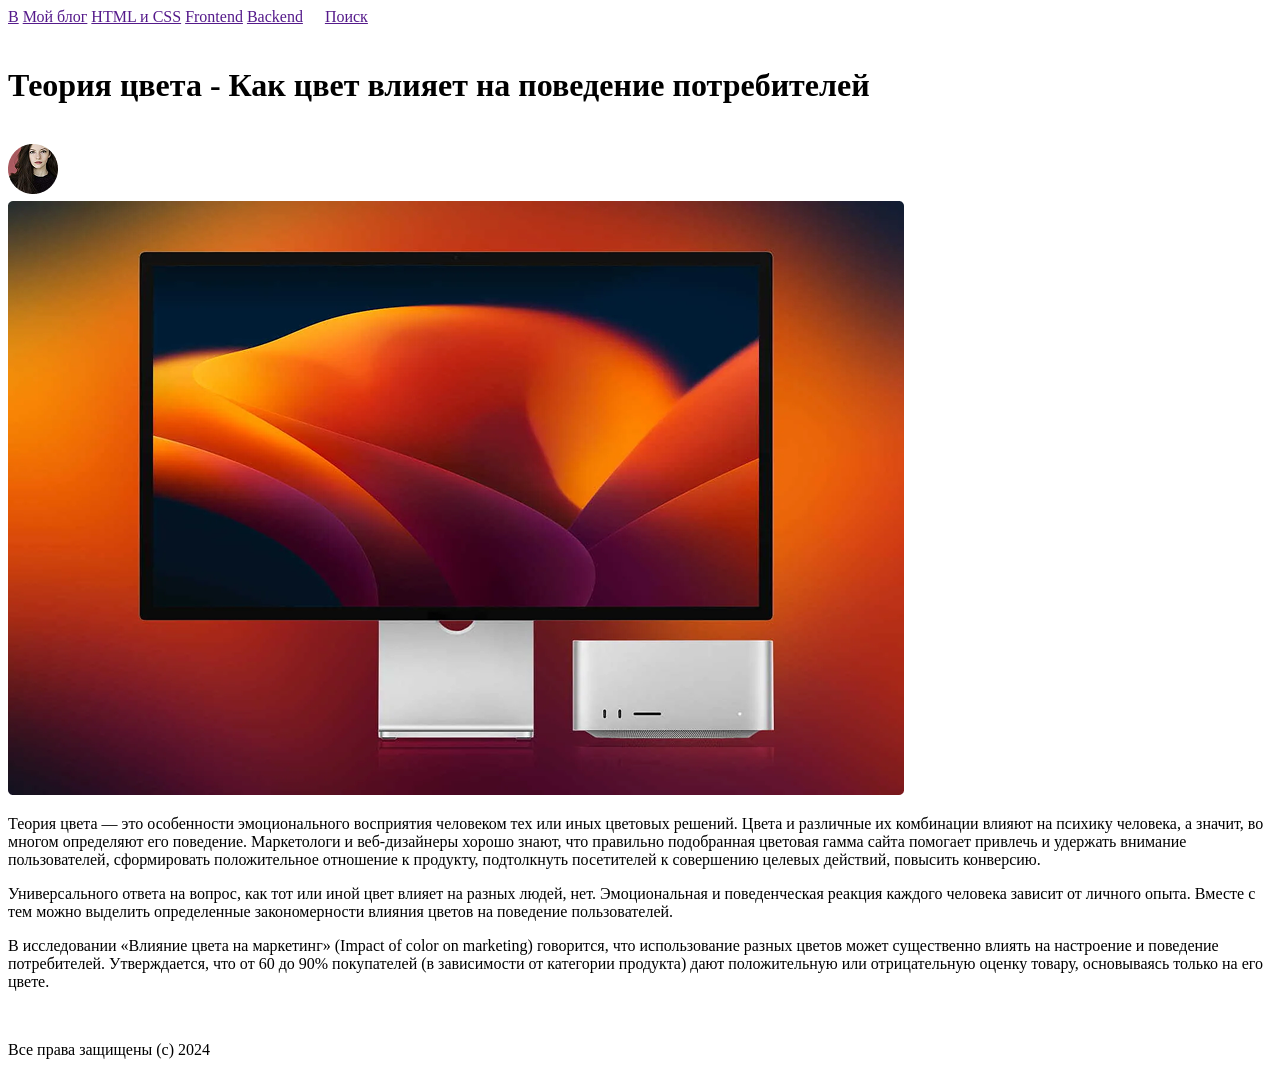
==== index.html @ 74cf76ec "Выполнение 1-го ДЗ HTML и CSS Blog" ====
<!DOCTYPE html>
<html lang="en">

<head>
    <meta charset="UTF-8">
    <meta name="viewport" content="width=device-width, initial-scale=1.0">
    <title>Домашнее задание HTML и CSS Blog</title>
</head>

<body>
    <a href="">В</a>
    <a href="">Мой блог</a>
    <a href="">HTML и CSS</a>
    <a href="">Frontend</a>
    <a href="">Backend</a>
    <img src="./images/search.png" alt="Значок поиск">
    <a href="">Поиск</a>
    <br />
    <img src="./images/Frame 2.png" alt="FRONTEND 12 мая 2024">
    <br />
    <h1>Теория цвета - Как цвет влияет на поведение потребителей</h1>
    <br />
    <img src="./images/Group 7.png" alt="Фото автора Наталья Васильева разработчик">
    <br />
    <img src="./images/Rectangle 181.png" alt="Картинка монитора Apple и Mac mini">
    <br />
    <p>Теория цвета — это особенности эмоционального восприятия человеком тех или иных цветовых решений. Цвета и
        различные их
        комбинации влияют на психику человека, а значит, во многом определяют его поведение. Маркетологи и веб-дизайнеры
        хорошо
        знают, что правильно подобранная цветовая гамма сайта помогает привлечь и удержать внимание пользователей,
        сформировать
        положительное отношение к продукту, подтолкнуть посетителей к совершению целевых действий, повысить конверсию.
    </p>
    <p>Универсального ответа на вопрос, как тот или иной цвет влияет на разных людей, нет. Эмоциональная и поведенческая
        реакция каждого человека зависит от личного опыта. Вместе с тем можно выделить определенные закономерности
        влияния
        цветов на поведение пользователей.</p>
    <p>В исследовании «Влияние цвета на маркетинг» (Impact of color on marketing) говорится, что использование разных
        цветов
        может существенно влиять на настроение и поведение потребителей. Утверждается, что от 60 до 90% покупателей (в
        зависимости от категории продукта) дают положительную или отрицательную оценку товару, основываясь только на его
        цвете.</p>
    <br />
    <p>Все права защищены (c) 2024</p>
</body>

</html>
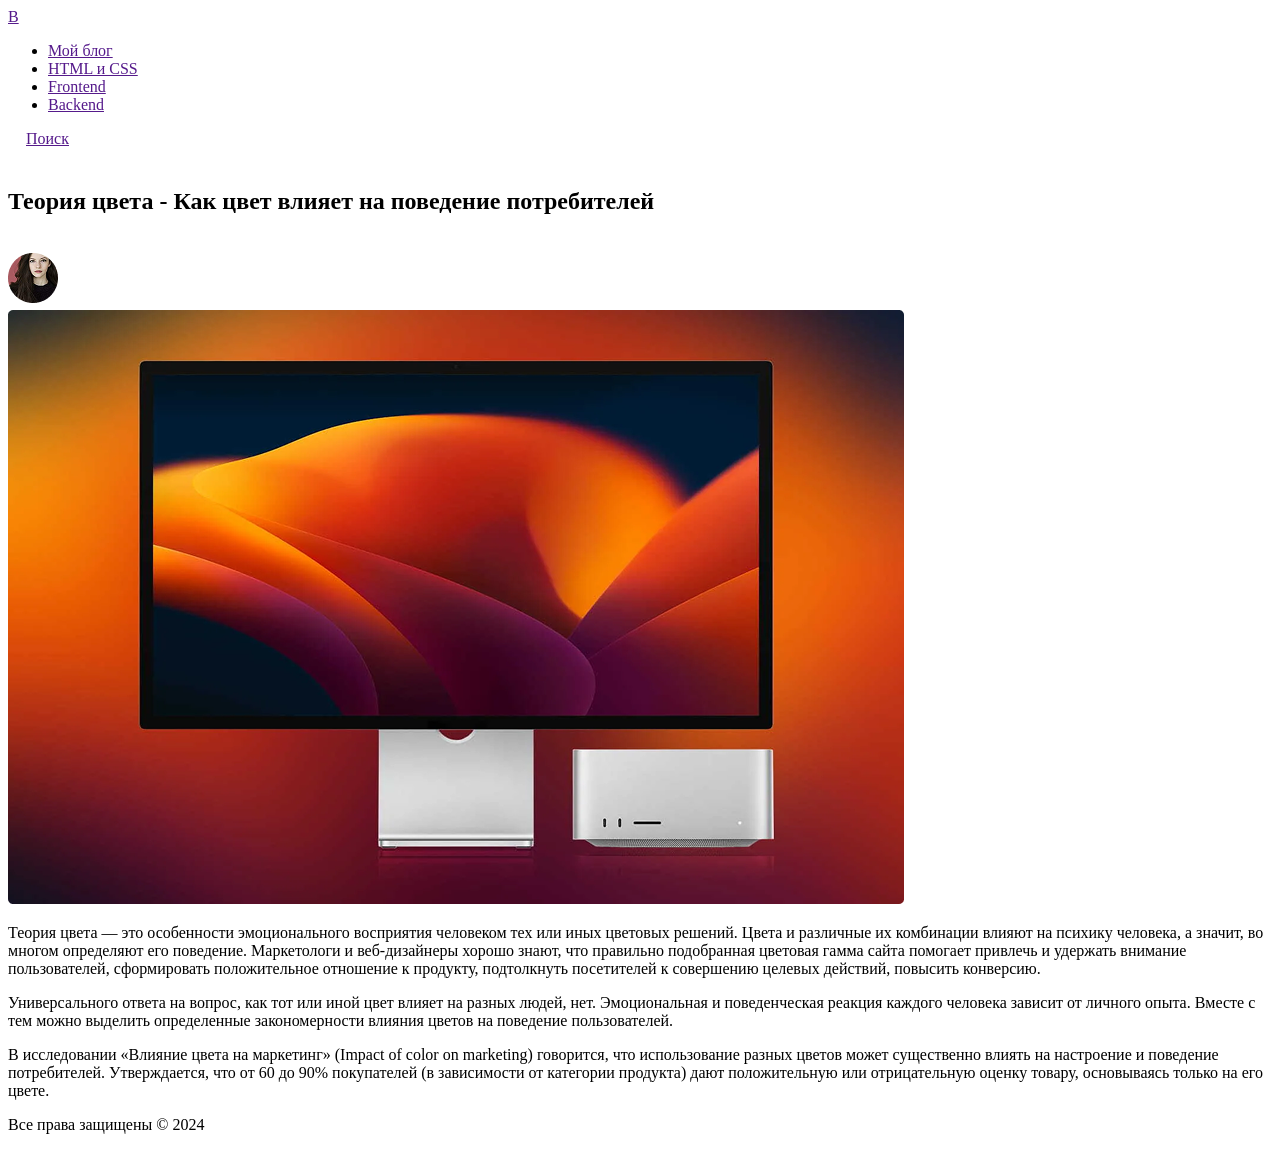
==== commit ad6f4520: "Выполнение 2-го ДЗ HTML и CSS Blog (Добавлена семантика и сущности)" ====
--- a/index.html
+++ b/index.html
@@ -8,41 +8,61 @@
 </head>
 
 <body>
-    <a href="">В</a>
-    <a href="">Мой блог</a>
-    <a href="">HTML и CSS</a>
-    <a href="">Frontend</a>
-    <a href="">Backend</a>
-    <img src="./images/search.png" alt="Значок поиск">
-    <a href="">Поиск</a>
-    <br />
-    <img src="./images/Frame 2.png" alt="FRONTEND 12 мая 2024">
-    <br />
-    <h1>Теория цвета - Как цвет влияет на поведение потребителей</h1>
-    <br />
-    <img src="./images/Group 7.png" alt="Фото автора Наталья Васильева разработчик">
-    <br />
-    <img src="./images/Rectangle 181.png" alt="Картинка монитора Apple и Mac mini">
-    <br />
-    <p>Теория цвета — это особенности эмоционального восприятия человеком тех или иных цветовых решений. Цвета и
-        различные их
-        комбинации влияют на психику человека, а значит, во многом определяют его поведение. Маркетологи и веб-дизайнеры
-        хорошо
-        знают, что правильно подобранная цветовая гамма сайта помогает привлечь и удержать внимание пользователей,
-        сформировать
-        положительное отношение к продукту, подтолкнуть посетителей к совершению целевых действий, повысить конверсию.
-    </p>
-    <p>Универсального ответа на вопрос, как тот или иной цвет влияет на разных людей, нет. Эмоциональная и поведенческая
-        реакция каждого человека зависит от личного опыта. Вместе с тем можно выделить определенные закономерности
-        влияния
-        цветов на поведение пользователей.</p>
-    <p>В исследовании «Влияние цвета на маркетинг» (Impact of color on marketing) говорится, что использование разных
-        цветов
-        может существенно влиять на настроение и поведение потребителей. Утверждается, что от 60 до 90% покупателей (в
-        зависимости от категории продукта) дают положительную или отрицательную оценку товару, основываясь только на его
-        цвете.</p>
-    <br />
-    <p>Все права защищены (c) 2024</p>
+    <header>
+        <a href="">В</a>
+        <nav>
+            <ul>
+                <li><a href="">Мой блог</a></li>
+                <li><a href="">HTML и CSS</a></li>
+                <li><a href="">Frontend</a></li>
+                <li><a href="">Backend</a></li>
+            </ul>
+        </nav>
+        <div>
+            <img src="./images/search.png" alt="Значок поиск">
+            <a href="">Поиск</a>
+        </div>
+    </header>
+    <main>
+        <section>
+            <img src="./images/Frame 2.png" alt="FRONTEND 12 мая 2024">
+            <br />
+            <h1>Теория цвета - Как цвет влияет на поведение потребителей</h1>
+            <br />
+            <img src="./images/Group 7.png" alt="Фото автора Наталья Васильева разработчик">
+            <br />
+            <img src="./images/Rectangle 181.png" alt="Картинка монитора Apple и Mac mini">
+            <br />
+            <p>Теория цвета — это особенности эмоционального восприятия человеком тех или иных цветовых решений. Цвета и
+                различные их
+                комбинации влияют на психику человека, а значит, во многом определяют его поведение. Маркетологи и
+                веб-дизайнеры
+                хорошо
+                знают, что правильно подобранная цветовая гамма сайта помогает привлечь и удержать внимание
+                пользователей,
+                сформировать
+                положительное отношение к продукту, подтолкнуть посетителей к совершению целевых действий, повысить
+                конверсию.
+            </p>
+            <p>Универсального ответа на вопрос, как тот или иной цвет влияет на разных людей, нет. Эмоциональная и
+                поведенческая
+                реакция каждого человека зависит от личного опыта. Вместе с тем можно выделить определенные
+                закономерности
+                влияния
+                цветов на поведение пользователей.</p>
+            <p>В исследовании «Влияние цвета на маркетинг» (Impact of color on marketing) говорится, что использование
+                разных
+                цветов
+                может существенно влиять на настроение и поведение потребителей. Утверждается, что от 60 до 90%
+                покупателей (в
+                зависимости от категории продукта) дают положительную или отрицательную оценку товару, основываясь
+                только на его
+                цвете.</p>
+        </section>
+    </main>
+    <footer>
+        <p>Все права защищены &copy; 2024</p>
+    </footer>
 </body>
 
 </html>
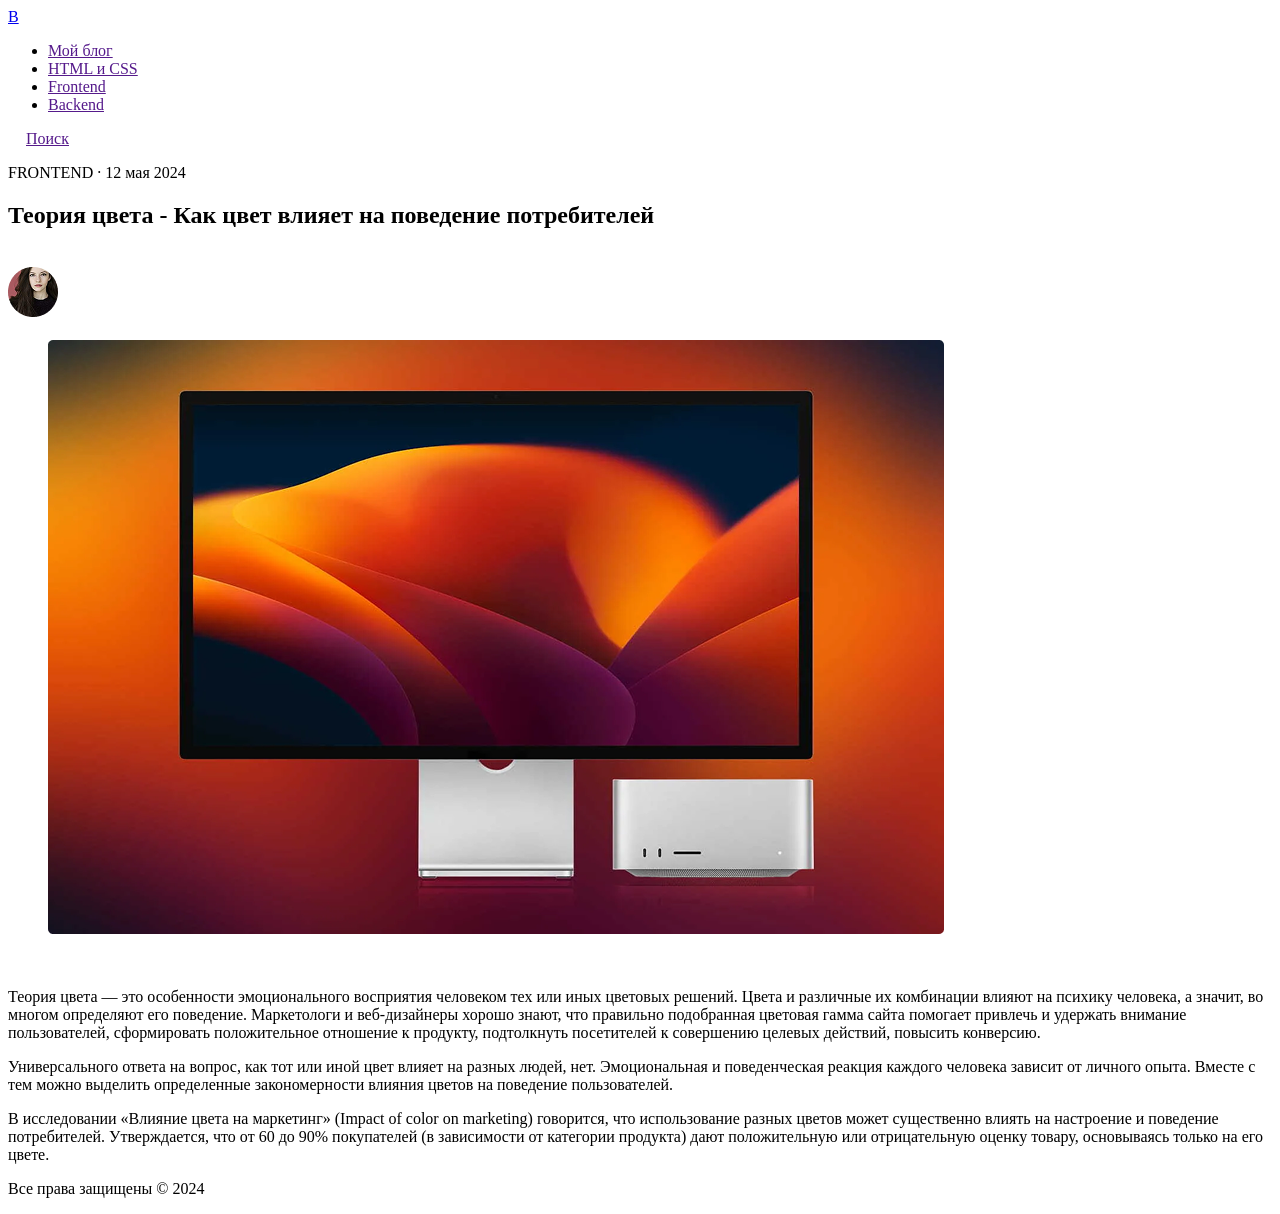
==== commit ccec5c20: "Правки по ДЗ 2 (1)" ====
--- a/index.html
+++ b/index.html
@@ -9,7 +9,7 @@
 
 <body>
     <header>
-        <a href="">В</a>
+        <a href="#">В</a>
         <nav>
             <ul>
                 <li><a href="">Мой блог</a></li>
@@ -24,14 +24,12 @@
         </div>
     </header>
     <main>
-        <section>
-            <img src="./images/Frame 2.png" alt="FRONTEND 12 мая 2024">
-            <br />
+        <article>
+            <p>FRONTEND &middot; <time datetime="ДД-ММ-ГГГГ">12 мая 2024</time></p>
             <h1>Теория цвета - Как цвет влияет на поведение потребителей</h1>
             <br />
-            <img src="./images/Group 7.png" alt="Фото автора Наталья Васильева разработчик">
-            <br />
-            <img src="./images/Rectangle 181.png" alt="Картинка монитора Apple и Mac mini">
+            <address><img src="./images/Group 7.png" alt="Фото автора Наталья Васильева разработчик"></address>
+            <figure><img src="./images/Rectangle 181.png" alt="Картинка монитора Apple и Mac mini"></figure>
             <br />
             <p>Теория цвета — это особенности эмоционального восприятия человеком тех или иных цветовых решений. Цвета и
                 различные их
@@ -58,7 +56,7 @@
                 зависимости от категории продукта) дают положительную или отрицательную оценку товару, основываясь
                 только на его
                 цвете.</p>
-        </section>
+        </article>
     </main>
     <footer>
         <p>Все права защищены &copy; 2024</p>
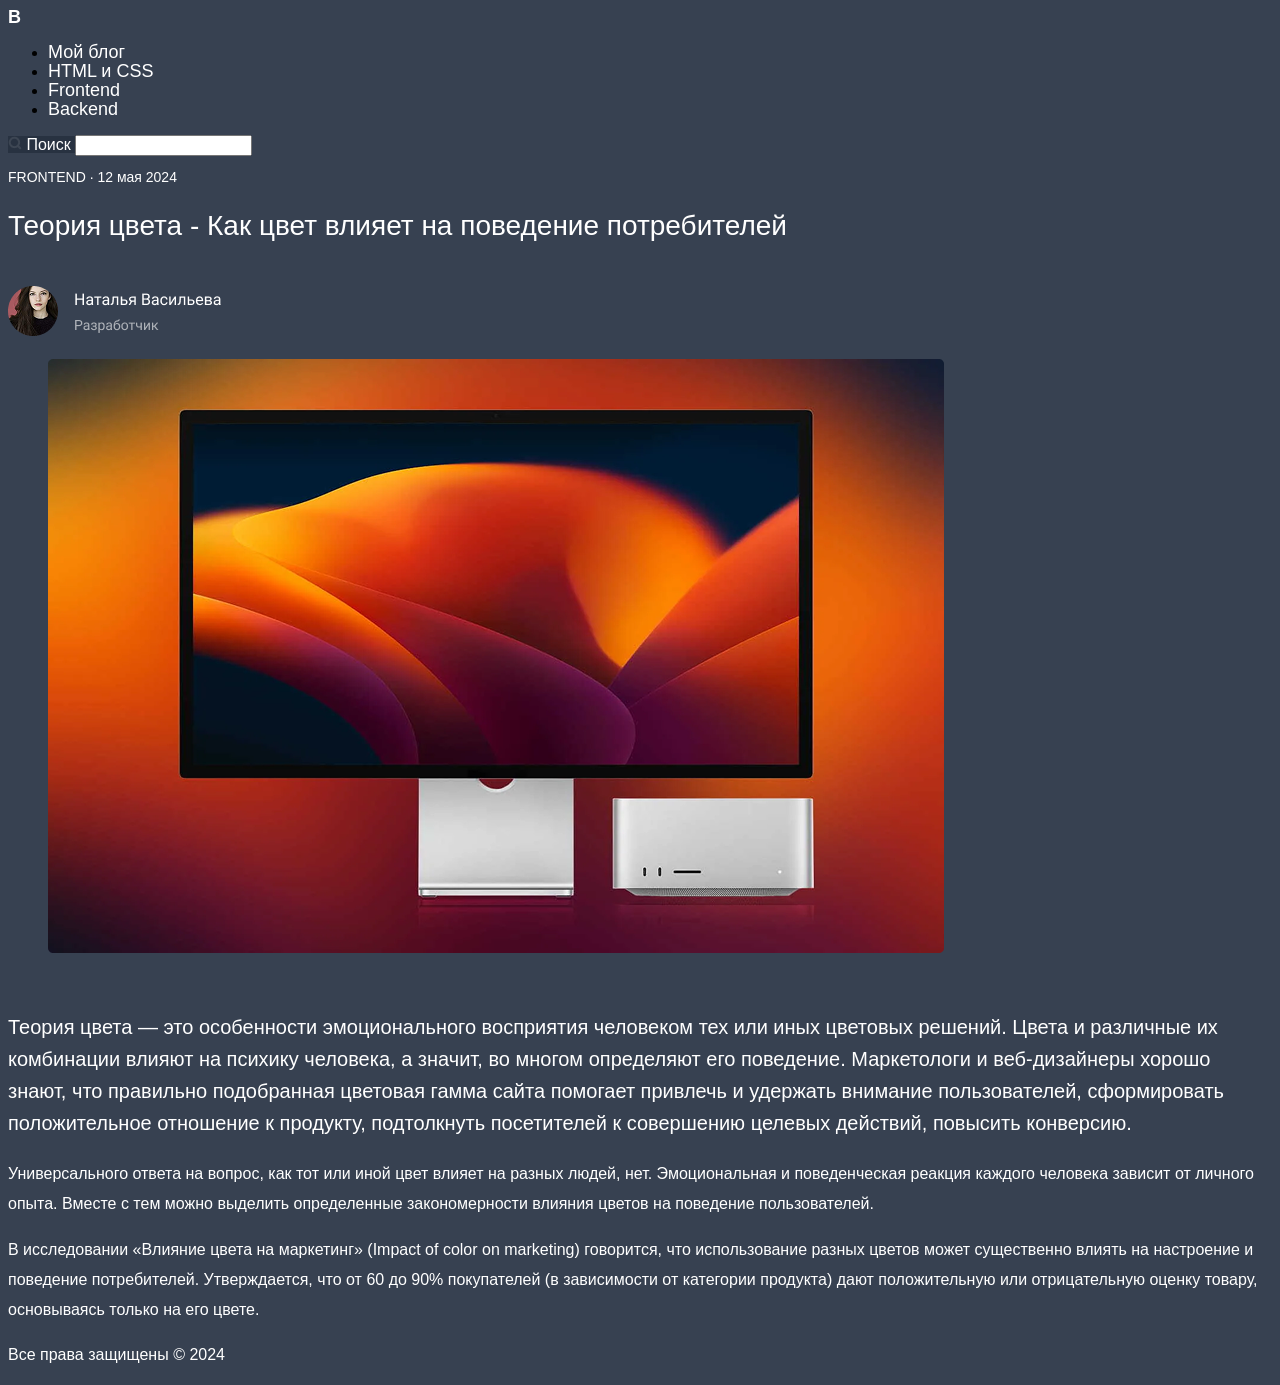
==== commit 8ad316c7: "Выполнение 5-го ДЗ HTML и CSS Blog (CSS Selectorsи)" ====
--- a/index.html
+++ b/index.html
@@ -4,12 +4,13 @@
 <head>
     <meta charset="UTF-8">
     <meta name="viewport" content="width=device-width, initial-scale=1.0">
+    <link rel="stylesheet" href="style.css">
     <title>Домашнее задание HTML и CSS Blog</title>
 </head>
 
 <body>
     <header>
-        <a href="#">В</a>
+        <a href="#" id="logo">В</a>
         <nav>
             <ul>
                 <li><a href="">Мой блог</a></li>
@@ -18,20 +19,27 @@
                 <li><a href="">Backend</a></li>
             </ul>
         </nav>
-        <div>
+
+        <label for="search" id="search">
             <img src="./images/search.png" alt="Значок поиск">
-            <a href="">Поиск</a>
-        </div>
+            Поиск
+            <input type="search" name="search">
+        </label>
+
+
     </header>
     <main>
         <article>
-            <p>FRONTEND &middot; <time datetime="ДД-ММ-ГГГГ">12 мая 2024</time></p>
+            <div class="tagDate">
+                <p>FRONTEND &middot; <time datetime="2024-05-12">12 мая 2024</time></p>
+            </div>
             <h1>Теория цвета - Как цвет влияет на поведение потребителей</h1>
             <br />
             <address><img src="./images/Group 7.png" alt="Фото автора Наталья Васильева разработчик"></address>
             <figure><img src="./images/Rectangle 181.png" alt="Картинка монитора Apple и Mac mini"></figure>
             <br />
-            <p>Теория цвета — это особенности эмоционального восприятия человеком тех или иных цветовых решений. Цвета и
+            <p class="p1">Теория цвета — это особенности эмоционального восприятия человеком тех или иных цветовых
+                решений. Цвета и
                 различные их
                 комбинации влияют на психику человека, а значит, во многом определяют его поведение. Маркетологи и
                 веб-дизайнеры
@@ -42,13 +50,15 @@
                 положительное отношение к продукту, подтолкнуть посетителей к совершению целевых действий, повысить
                 конверсию.
             </p>
-            <p>Универсального ответа на вопрос, как тот или иной цвет влияет на разных людей, нет. Эмоциональная и
+            <p class="p2">Универсального ответа на вопрос, как тот или иной цвет влияет на разных людей, нет.
+                Эмоциональная и
                 поведенческая
                 реакция каждого человека зависит от личного опыта. Вместе с тем можно выделить определенные
                 закономерности
                 влияния
                 цветов на поведение пользователей.</p>
-            <p>В исследовании «Влияние цвета на маркетинг» (Impact of color on marketing) говорится, что использование
+            <p class="p2">В исследовании «Влияние цвета на маркетинг» (Impact of color on marketing) говорится, что
+                использование
                 разных
                 цветов
                 может существенно влиять на настроение и поведение потребителей. Утверждается, что от 60 до 90%
--- a/style.css
+++ b/style.css
@@ -0,0 +1,70 @@
+body {
+    background: #374151;
+}
+
+#logo {
+    color: #FFFFFF;
+    font-size: 18px;
+    line-height: 100%;
+    font-weight: 600;
+    font-family: Source Sans Pro, sans-serif;
+    text-decoration: dotted;
+}
+
+nav a {
+    color: #FFFFFF;
+    font-size: 18px;
+    line-height: 100%;
+    font-weight: 400;
+    font-family: Roboto, sans-serif;
+    text-decoration: dotted;
+}
+
+#search {
+    background-color: #1F293799;
+    color: #FFFFFF;
+    font-size: 16px;
+    line-height: 100%;
+    font-weight: 400;
+    font-family: Roboto, sans-serif;
+}
+
+.tagDate {
+    color: #FFFFFF;
+    font-size: 14px;
+    line-height: 100%;
+    font-weight: 400;
+    font-family: Roboto, sans-serif;
+}
+
+h1 {
+    color: #FFFFFF;
+    font-size: 28px;
+    line-height: 38px;
+    font-weight: 400;
+    font-family: Roboto, sans-serif;
+}
+
+.p1 {
+    color: #FFFFFF;
+    font-size: 20px;
+    line-height: 32px;
+    font-weight: 400;
+    font-family: Roboto, sans-serif;
+}
+
+.p2 {
+    color: #FFFFFF;
+    font-size: 16px;
+    line-height: 30px;
+    font-weight: 400;
+    font-family: Roboto, sans-serif;
+}
+
+footer {
+    color: #FFFFFF;
+    font-size: 16px;
+    line-height: 28px;
+    font-weight: 400;
+    font-family: Roboto, sans-serif;
+}
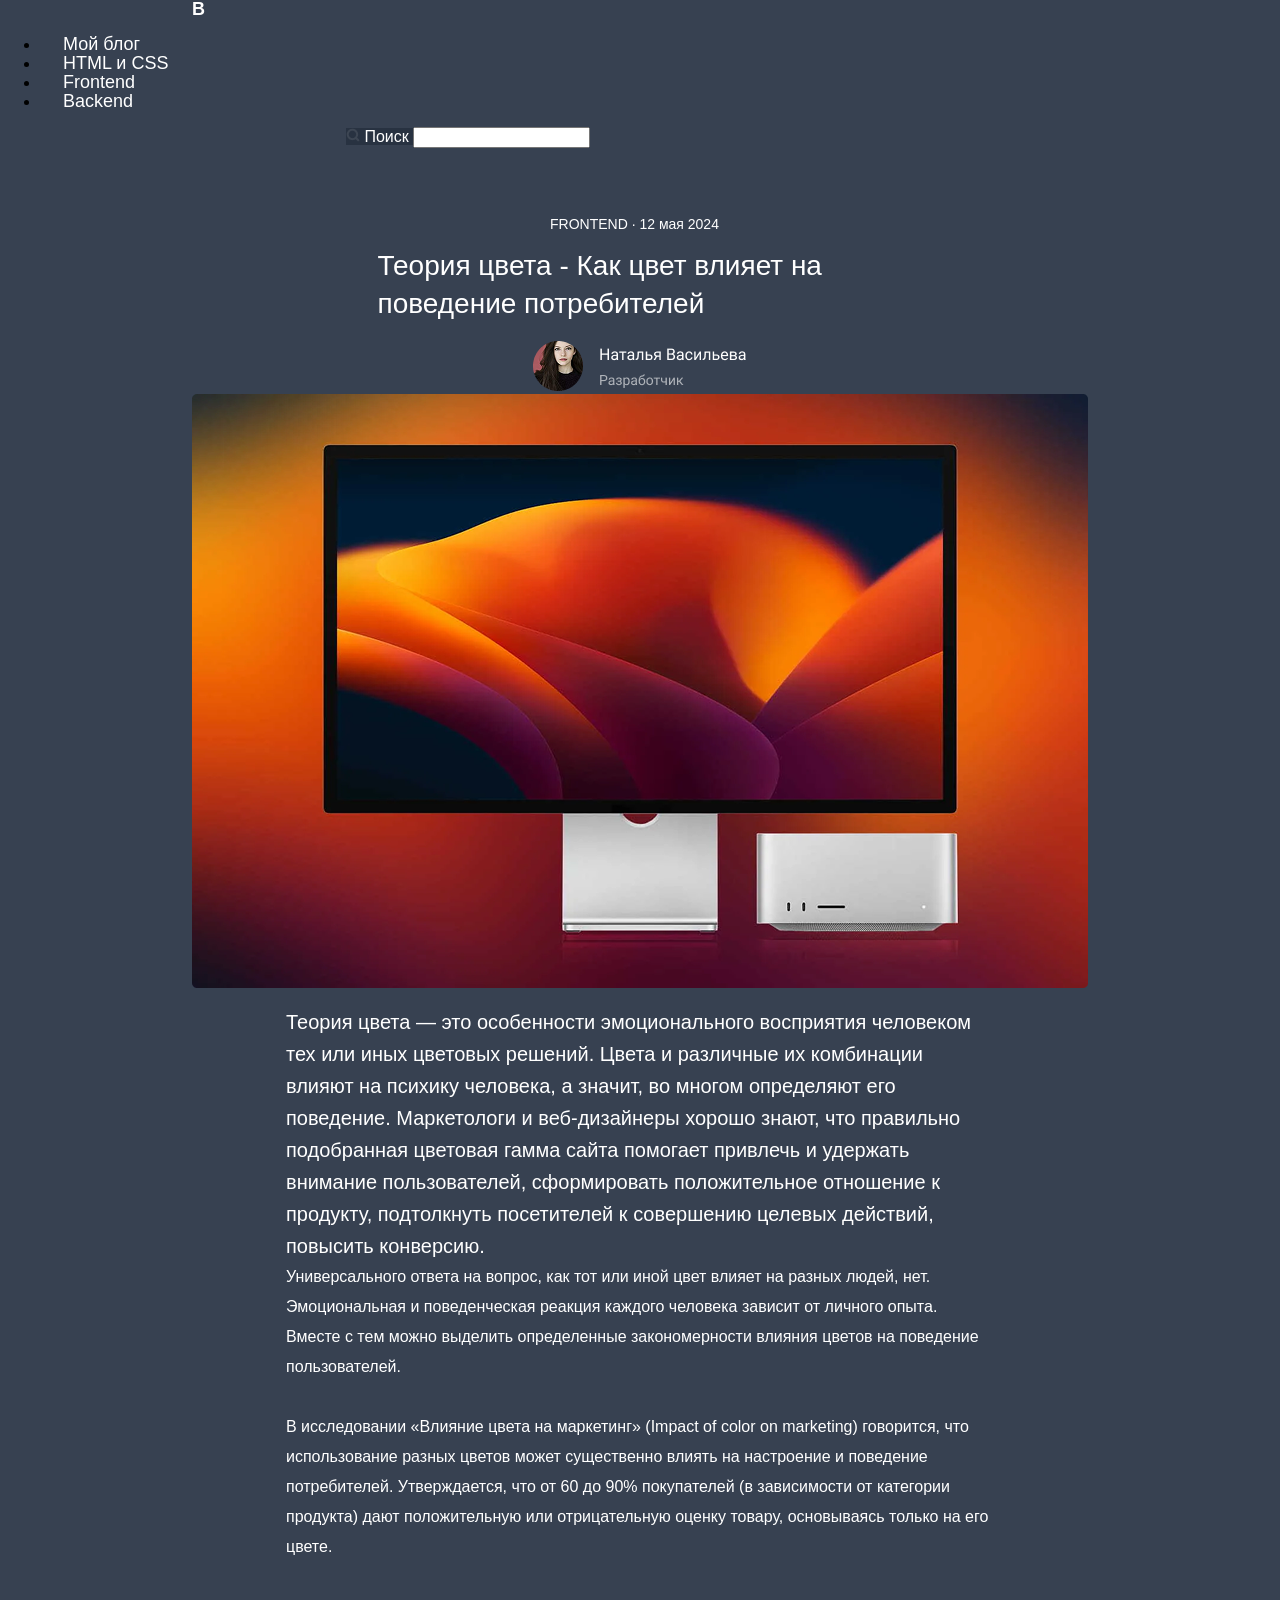
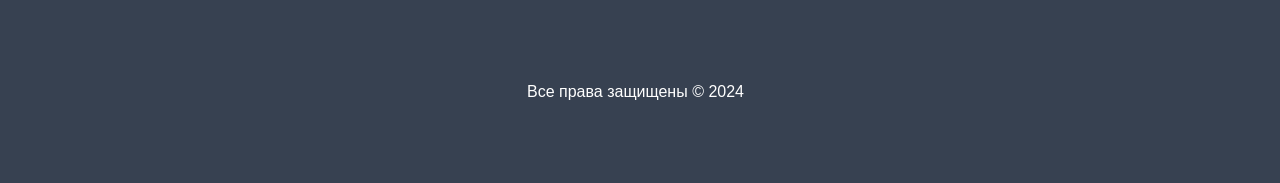
==== commit f4004555: "Выполнение 6-го ДЗ HTML и CSS Blog (CSS Блочная модель)" ====
--- a/index.html
+++ b/index.html
@@ -38,34 +38,41 @@
             <address><img src="./images/Group 7.png" alt="Фото автора Наталья Васильева разработчик"></address>
             <figure><img src="./images/Rectangle 181.png" alt="Картинка монитора Apple и Mac mini"></figure>
             <br />
-            <p class="p1">Теория цвета — это особенности эмоционального восприятия человеком тех или иных цветовых
-                решений. Цвета и
-                различные их
-                комбинации влияют на психику человека, а значит, во многом определяют его поведение. Маркетологи и
-                веб-дизайнеры
-                хорошо
-                знают, что правильно подобранная цветовая гамма сайта помогает привлечь и удержать внимание
-                пользователей,
-                сформировать
-                положительное отношение к продукту, подтолкнуть посетителей к совершению целевых действий, повысить
-                конверсию.
-            </p>
-            <p class="p2">Универсального ответа на вопрос, как тот или иной цвет влияет на разных людей, нет.
-                Эмоциональная и
-                поведенческая
-                реакция каждого человека зависит от личного опыта. Вместе с тем можно выделить определенные
-                закономерности
-                влияния
-                цветов на поведение пользователей.</p>
-            <p class="p2">В исследовании «Влияние цвета на маркетинг» (Impact of color on marketing) говорится, что
-                использование
-                разных
-                цветов
-                может существенно влиять на настроение и поведение потребителей. Утверждается, что от 60 до 90%
-                покупателей (в
-                зависимости от категории продукта) дают положительную или отрицательную оценку товару, основываясь
-                только на его
-                цвете.</p>
+            <div class="pp">
+                <p class="p1">Теория цвета — это особенности эмоционального восприятия человеком тех или иных цветовых
+                    решений. Цвета и
+                    различные их
+                    комбинации влияют на психику человека, а значит, во многом определяют его поведение. Маркетологи и
+                    веб-дизайнеры
+                    хорошо
+                    знают, что правильно подобранная цветовая гамма сайта помогает привлечь и удержать внимание
+                    пользователей,
+                    сформировать
+                    положительное отношение к продукту, подтолкнуть посетителей к совершению целевых действий, повысить
+                    конверсию.
+                    <br />
+                </p>
+                <p class="p2">Универсального ответа на вопрос, как тот или иной цвет влияет на разных людей, нет.
+                    Эмоциональная и
+                    поведенческая
+                    реакция каждого человека зависит от личного опыта. Вместе с тем можно выделить определенные
+                    закономерности
+                    влияния
+                    цветов на поведение пользователей.
+                    <br />
+                    <br />
+                    В исследовании «Влияние цвета на маркетинг» (Impact of color on marketing) говорится, что
+                    использование
+                    разных
+                    цветов
+                    может существенно влиять на настроение и поведение потребителей. Утверждается, что от 60 до 90%
+                    покупателей (в
+                    зависимости от категории продукта) дают положительную или отрицательную оценку товару, основываясь
+                    только на его
+                    цвете.
+                </p>
+            </div>
+
         </article>
     </main>
     <footer>
--- a/style.css
+++ b/style.css
@@ -1,5 +1,18 @@
 body {
     background: #374151;
+}
+
+body,
+header,
+main,
+article,
+footer {
+    margin: 0;
+    padding: 0;
+}
+
+header {
+    margin-bottom: 69px;
 }
 
 #logo {
@@ -9,6 +22,8 @@
     font-weight: 600;
     font-family: Source Sans Pro, sans-serif;
     text-decoration: dotted;
+    margin-top: 78px;
+    margin-left: 192px;
 }
 
 nav a {
@@ -18,6 +33,8 @@
     font-weight: 400;
     font-family: Roboto, sans-serif;
     text-decoration: dotted;
+    margin-top: 80px;
+    margin-left: 23px;
 }
 
 #search {
@@ -27,6 +44,12 @@
     line-height: 100%;
     font-weight: 400;
     font-family: Roboto, sans-serif;
+    margin-top: 71px;
+    margin-left: 346px;
+}
+
+.tagDate p {
+    margin: 0px auto;
 }
 
 .tagDate {
@@ -35,7 +58,12 @@
     line-height: 100%;
     font-weight: 400;
     font-family: Roboto, sans-serif;
+    width: 180px;
+    height: 16px;
+    margin: 0px auto 14px;
 }
+
+
 
 h1 {
     color: #FFFFFF;
@@ -43,6 +71,25 @@
     line-height: 38px;
     font-weight: 400;
     font-family: Roboto, sans-serif;
+    width: 525px;
+    height: 76px;
+    padding: 0;
+    margin: 0 auto;
+}
+
+address {
+    width: 214px;
+    height: 53px;
+    padding: 0;
+    margin: 0 auto;
+
+}
+
+figure {
+    width: 896px;
+    height: 594px;
+    padding: 0;
+    margin: 0 auto;
 }
 
 .p1 {
@@ -51,6 +98,8 @@
     line-height: 32px;
     font-weight: 400;
     font-family: Roboto, sans-serif;
+    padding: 0;
+    margin: 0;
 }
 
 .p2 {
@@ -59,6 +108,15 @@
     line-height: 30px;
     font-weight: 400;
     font-family: Roboto, sans-serif;
+    padding: 0;
+    margin: 0;
+}
+
+.pp {
+    width: 708px;
+    height: 569px;
+    padding: 0;
+    margin: 0 auto;
 }
 
 footer {
@@ -67,4 +125,11 @@
     line-height: 28px;
     font-weight: 400;
     font-family: Roboto, sans-serif;
+}
+
+footer p {
+    width: 226px;
+    height: 28px;
+    padding: 0;
+    margin: 103px auto 77px;
 }
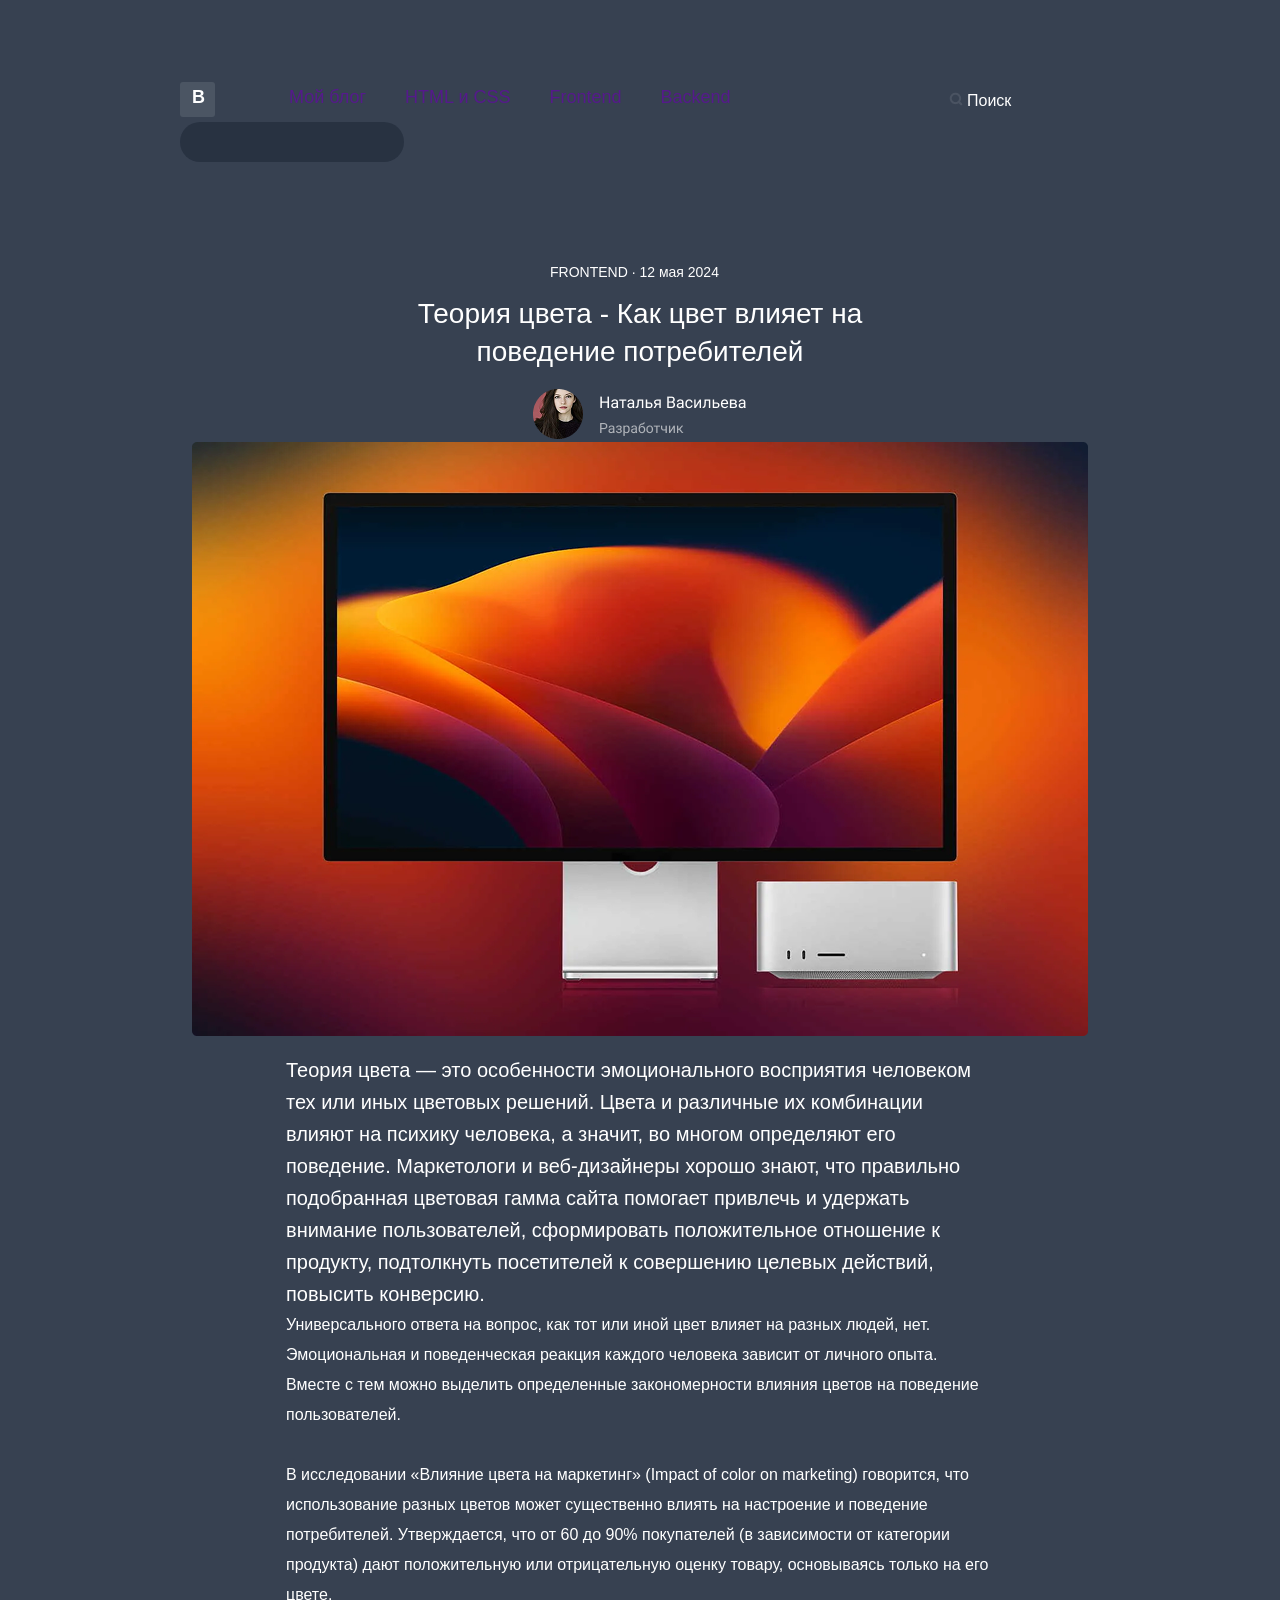
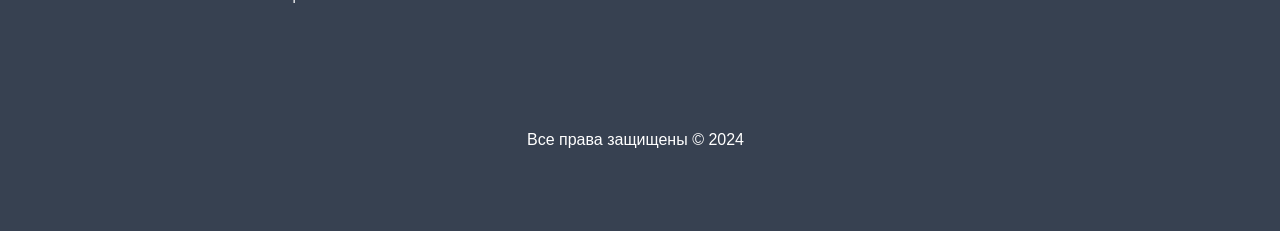
==== commit 50d01307: "Выполнение 8-го ДЗ HTML и CSS Blog (Blog)" ====
--- a/index.html
+++ b/index.html
@@ -10,7 +10,10 @@
 
 <body>
     <header>
-        <a href="#" id="logo">В</a>
+        <div id="divLogo">
+            <a href="#" id="logo">В</a>
+        </div>
+
         <nav>
             <ul>
                 <li><a href="">Мой блог</a></li>
@@ -21,9 +24,11 @@
         </nav>
 
         <label for="search" id="search">
-            <img src="./images/search.png" alt="Значок поиск">
-            Поиск
-            <input type="search" name="search">
+            <div id="divSer">
+                <img src="./images/search.png" alt="Значок поиск">
+                Поиск
+            </div>
+            <input type="search" name="search" id="idSer">
         </label>
 
 
--- a/style.css
+++ b/style.css
@@ -12,7 +12,24 @@
 }
 
 header {
-    margin-bottom: 69px;
+    padding: 72px 180px 103px;
+}
+
+#divLogo {
+    height: 35px;
+    width: 35px;
+    border-radius: 3px;
+    background-color: #4B5563;
+    padding-left: 12px;
+    padding-top: 6px;
+    box-sizing: border-box;
+    display: inline-block;
+    margin-right: 30px;
+}
+
+nav {
+    display: inline-block;
+    margin-right: 200px;
 }
 
 #logo {
@@ -22,31 +39,47 @@
     font-weight: 600;
     font-family: Source Sans Pro, sans-serif;
     text-decoration: dotted;
-    margin-top: 78px;
-    margin-left: 192px;
 }
 
-nav a {
+nav li {
     color: #FFFFFF;
     font-size: 18px;
     line-height: 100%;
     font-weight: 400;
     font-family: Roboto, sans-serif;
-    text-decoration: dotted;
-    margin-top: 80px;
-    margin-left: 23px;
+    list-style-type: none;
 }
 
-#search {
-    background-color: #1F293799;
+li a {
+    text-decoration: dotted;
+}
+
+nav ul {
+    display: flex;
+    column-gap: 39px;
+}
+
+#divSer {
+    position: absolute;
+    padding-left: 18px;
+    padding-top: 20px;
     color: #FFFFFF;
     font-size: 16px;
     line-height: 100%;
     font-weight: 400;
     font-family: Roboto, sans-serif;
-    margin-top: 71px;
-    margin-left: 346px;
+    display: inline-block;
 }
+
+#idSer {
+    width: 224px;
+    height: 40px;
+    background-color: #1F293799;
+    border-radius: 100px;
+    border: none;
+}
+
+
 
 .tagDate p {
     margin: 0px auto;
@@ -75,6 +108,7 @@
     height: 76px;
     padding: 0;
     margin: 0 auto;
+    text-align: center;
 }
 
 address {
